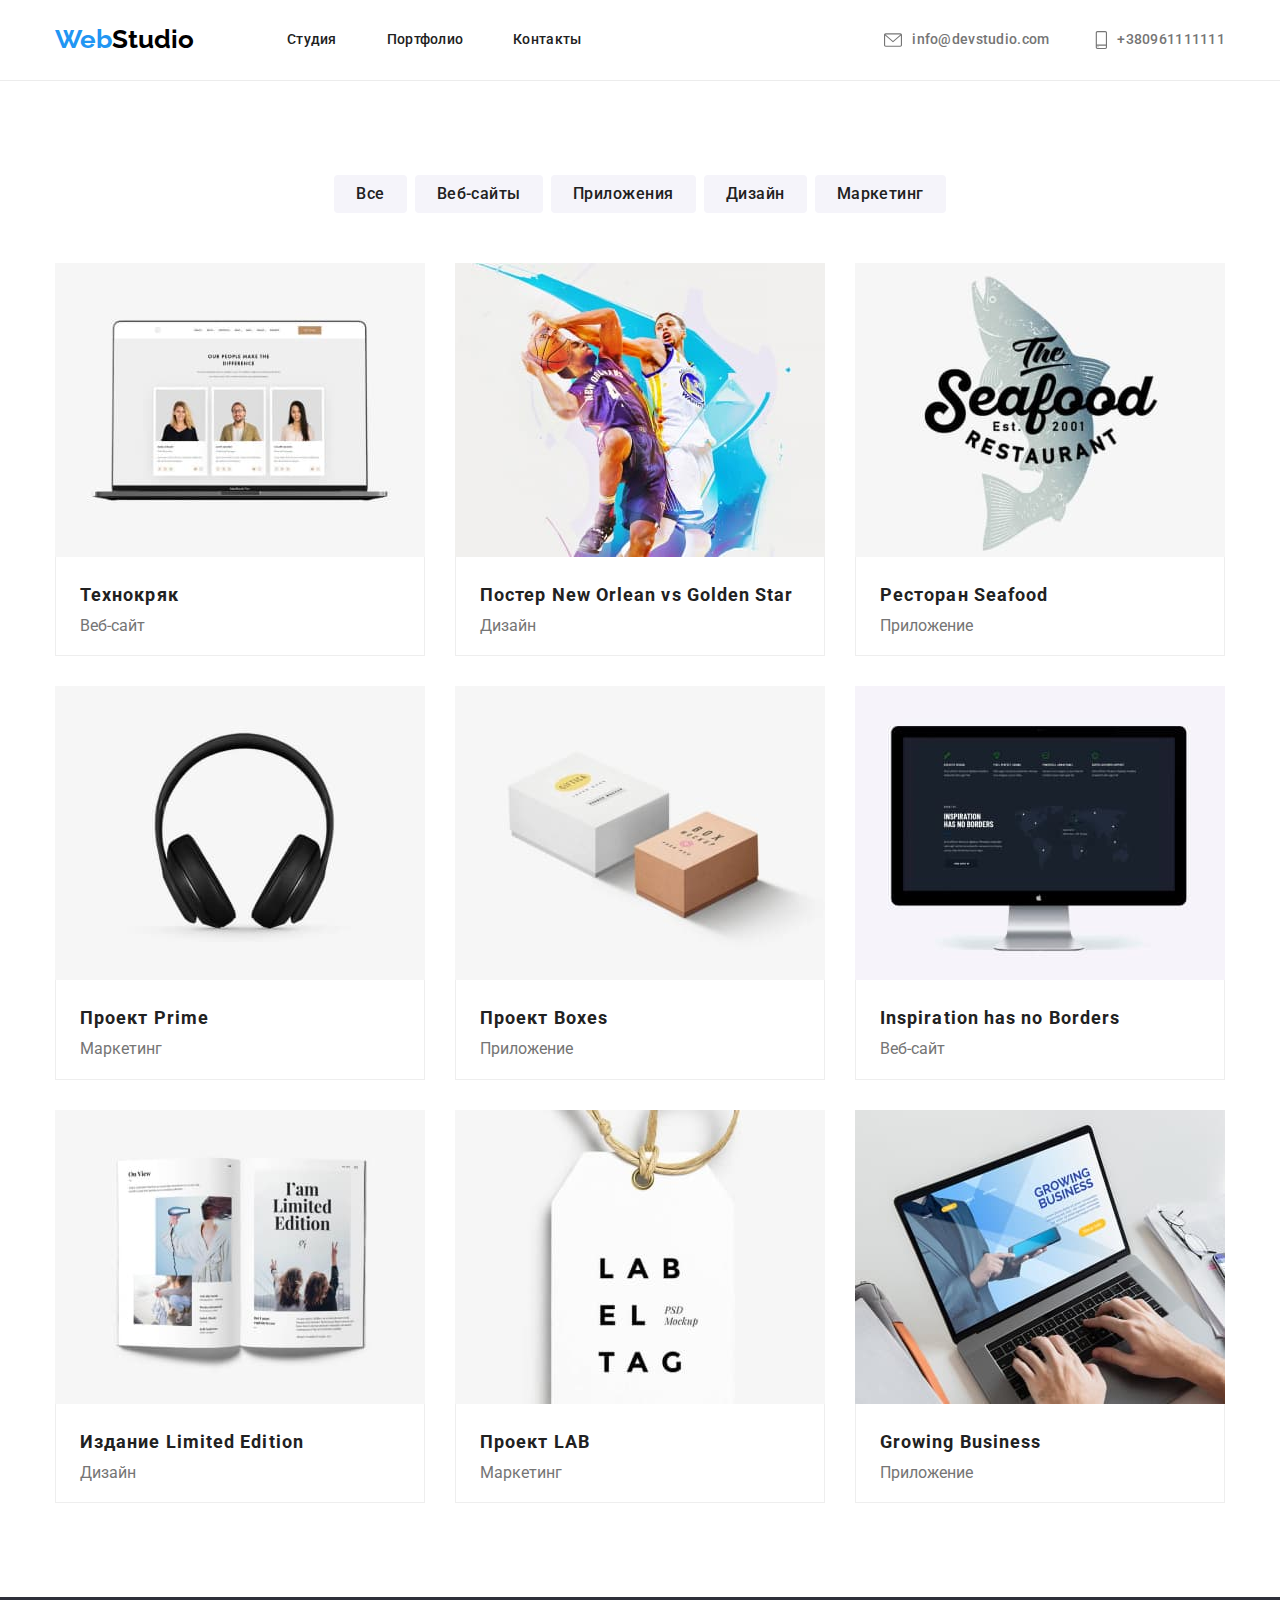
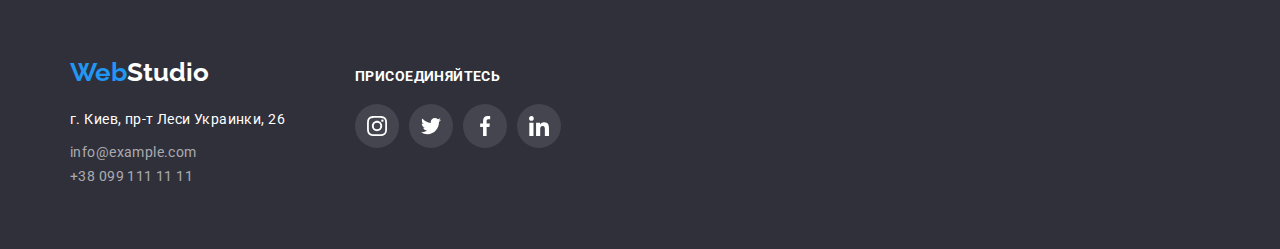
==== portfolio.html @ d6c4748f "hw5 start" ====
<!DOCTYPE html>
<html lang="ru">
<head>
    <meta charset="UTF-8">
    <meta name="viewport" content="width=device-width, initial-scale=1.0">
    <title>Портфолио</title>
    <link rel="stylesheet" href="./css/modern-normalize.css">
<link rel="preconnect" href="https://fonts.gstatic.com">
<link href="https://fonts.googleapis.com/css2?family=Raleway:wght@700&family=Roboto:wght@400;500;700;900&display=swap"
    rel="stylesheet">
    <link rel="stylesheet" href="./css/style.css">
</head>
<body>
    <header>
        <!-- CONTAINER -->
    
        <div class="container">
    
            <!-- Navigation -->
    
            <nav class="nav">
                <a href="" class="nav-a">Web<span class="nav-span">Studio</span></a>
                <ul class="site-nav list">
                    <li class="item"><a href="./index.html" class="link">Студия</a></li>
                    <li class="item"><a href="" class="link">Портфолио</a></li>
                    <li class="item"><a href="" class="link">Контакты</a></li>
                </ul>
    
                <ul class="auth-nav list">
                    <li>
                        <a href="mailto:info@devstudio.com" class="link">
                            <svg class="icon-envelop">
                                <use href="./images/sprite.svg#icon-envelope-hover"></use>
                            </svg>
                            info@devstudio.com</a>
                    </li>
                    <li><a href="tel:+380961111111" class="link">
                            <svg class="icon-smartphone">
                                <use href="./images/sprite.svg#icon-smartphone"></use>
                            </svg>
                            +380961111111</a>
                    </li>
                </ul>
            </nav>
        </div>
    
    </header>
    <main>
        
        <section class="card-button">
             
        <div class="container">


            <ul class="button-list">
                <li class="item-button">
                    <button type="button" class="filtr-button">Все</button>

                </li>
                <li class="item-button">
                    <button type="button" class="filtr-button">Веб-сайты</button>

                </li>
                <li class="item-button"><button type="button" class="filtr-button">Приложения</button>


                </li>
                <li class="item-button">
                    <button type="button" class="filtr-button">Дизайн</button>

                </li>
                <li class="item-button">
                    <button type="button" class="filtr-button">Маркетинг</button>

                </li>
            </ul>

            


         

            <!-- Карточки -->


            
            <ul class="card-set">
                <li class="item-card">
                    <article class="card">
                        <div class="card-tumb">
                    <img src="./images/img1.jpg" alt="ноутбук" width="370">
                        </div>
                        <div class="card-content">
                    <h2 class="title-cards">Технокряк</h2>
                    <p class="text-cards">Веб-сайт</p>
                        </div>
                    </article>
                </li>

                <li class="item-card">
                    <article class="card">
                        <div class="card-tumb">
                    <img src="./images/img2.jpg" alt="баскетбол" width="370">
                        </div>
                        <div class="card-content">
                    <h2 class="title-cards">Постер New Orlean vs Golden Star</h2>
                    <p class="text-cards">Дизайн</p>
                        </div>
                    </article>
                </li>

                <li class="item-card">
                    <article class="card">
                        <div class="card-tumb">
                    <img src="./images/img3.jpg" alt="рыба" width="370">
                        </div>
                        <div class="card-content">
                    <h2 class="title-cards">Ресторан Seafood</h2>
                    <p class="text-cards">Приложение</p>
                        </div>
                    </article>
                </li>

                <li class="item-card">
                    <article class="card">
                        <div class="card-tumb">
                    <img src="./images/img4.jpg" alt="наушники" width="370">
                        </div>
                        <div class="card-content">
                    <h2 class="title-cards">Проект Prime</h2>
                    <p class="text-cards">Маркетинг</p>
                        </div>
                    </article>

                </li>

                <li class="item-card">
                    <article class="card">
                        <div class="card-tumb">
                    <img src="./images/img5.jpg" alt="коробочки" width="370">
                        </div>
                        <div class="card-content">
                    <h2 class="title-cards">Проект Boxes</h2>
                    <p class="text-cards">Приложение</p>
                        </div>
                    </article>
                    </li>

                <li class="item-card">
                    <article class="card">
                        <div class="card-tumb">
                    <img src="./images/img6.jpg" alt="монитор" width="370">
                        </div>
                        <div class="card-content">
                    <h2 class="title-cards">Inspiration has no Borders</h2>
                    <p class="text-cards">Веб-сайт</p>
                        </div>
                    </article>
                </li>

                <li class="item-card">
                    <article class="card">
                        <div class="card-tumb">
                    <img src="./images/img7.jpg" alt="книга" width="370">
                        </div>
                        <div class="card-content">
                    <h2 class="title-cards">Издание Limited Edition</h2>
                    <p class="text-cards">Дизайн</p>
                        </div>
                    </article>
                </li>

                <li class="item-card">
                    <article class="card">
                        <div class="card-tumb">
                    <img src="./images/img8.jpg" alt="этикетка" width="370">
                        </div>
                        <div class="card-content">
                    <h2 class="title-cards">Проект LAB</h2>
                    <p class="text-cards">Маркетинг</p>
                        </div>
                    </article>
                </li>

                <li class="item-card">
                    <article class="card">
                        <div class="card-tumb">
                    <img src="./images/img9.jpg" alt="руки печатают" width="370">
                        </div>
                        <div class="card-content">
                    <h2 class="title-cards">Growing Business</h2>
                    <p class="text-cards">Приложение</p>
                        </div>
                    </article>
                </li>

            </ul>

        </div>
            
        </section>
        

    </main>

    
    <footer class="futer-nav">
    
    
        <div class="container">
            <div class="footer-section">
                <section class="footer-first">
    
                    <div class="futer-logo">
                        <a href="" class="futer-a">Web<span class="futer-span">Studio</span></a>
                    </div>
    
                    <address>
    
                        <p class="futer-address">г. Киев, пр-т Леси Украинки, 26</p>
    
                        <ul class="futer-list">
                            <li>
                                <a href="mailto:info@example.com" class="link">info@example.com</a>
                            </li>
                            <li>
                                <a href="tel:+380991111111" class="link">+38 099 111 11 11</a>
                            </li>
                        </ul>
                    </address>
                </section>
                <section class="footer-second">
    
                    <div footer-social>
    
                        <p class="footer-text">ПРИСОЕДИНЯЙТЕСЬ</p>
    
    
                        <ul class="social-footer">
                            <li class="footer-items">
                                <a class="footer-link" href="#">
                                    <svg class="footer-icons">
                                        <use href="./images/sprite.svg#icon-instagram-2"></use>
                                    </svg>
                                </a>
                            </li>
                            <li class="footer-items">
                                <a class="footer-link" href="#">
                                    <svg class="footer-icons">
                                        <use href="./images/sprite.svg#icon-twitter-1"></use>
                                    </svg>
                                </a>
                            </li>
                            <li class="footer-items">
                                <a class="footer-link" href="#">
                                    <svg class="footer-icons">
                                        <use href="./images/sprite.svg#icon-facebook-1"></use>
                                    </svg>
                                </a>
                            </li>
                            <li class="footer-items">
                                <a class="footer-link" href="#">
                                    <svg class="footer-icons">
                                        <use href="./images/sprite.svg#icon-linkedin-1"></use>
                                    </svg>
                                </a>
                            </li>
                        </ul>
                    </div>
                </section>
            </div>
    
    
        </div>
    
    </footer>
   
    
</body>
</html>
---- css/style.css ----
:root {
  --white-text: rgba(255,255,255,1);
  --white-text-op: rgba(255, 255, 255, 0.6);


  --black-text: rgba(33, 33, 33, 1);
  --black-text-logo: rgba(0, 0, 0, 1);
  --black-background: rgba(47, 48, 58, 1);


  
  --blue-text: rgba(33, 150, 243, 1);


  --grey-text: rgba(117, 117, 117, 1);
  --grey-background: rgba(245, 244, 250, 1);


  --card-set-gap: 30px;

  --icon-color: rgba(175, 177, 184, 1);


}

html {
  box-sizing: border-box;
}

*,
*::before,
*::after {
  box-sizing: inherit;
}

h1,
h2,
p {
  margin: 0;

}

p {
  color: var(--grey-text); 
  
}

ul {
  list-style: none; 
}

body {
  font-family: Roboto, sans-serif;

}

img {
  display: block;
  max-width: 100%;
}

header {
  border-bottom: 1px solid rgba(236, 236, 236, 1);
}

/* CONTAINER */

.container {
  width: 1200px;
  padding-left: 15px;
  padding-right: 15px;
  margin-left: auto;
  margin-right: auto;

  /* border: solid red; */
}

.nav,
.site-nav,
.auth-nav  {
  display: flex;
}


.nav {
  justify-content: space-between;
  align-items: center;
  padding-top: 24px;
  padding-bottom: 25px;
  

}

.site-nav {
  padding: 0;
  margin-left: 93px;
  margin-top: 0;
  margin-bottom: 0;
}

.site-nav .item + .item {
  margin-left: 50px;
  
}

.auth-nav {
  margin-left: auto;
  margin-top: 0;
  margin-bottom: 0;
}

.auth-nav li:not(:last-child) {
  margin-right: 40px;
}

.title {
  color: var(--black-text);
}

/* Site nav */


.nav-a,
.nav-span {
  font-family: Raleway, sans-serif;
  font-style: normal;
  font-weight: bold;
  font-size: 26px;
  line-height: 1.2;
  text-decoration: none;
}

nav .link {
  font-weight: 500;
  font-size: 14px;
  line-height: 1.14;
  letter-spacing: 0.02em;

  text-decoration: none;

}

.nav-a,
.futer-a {
  color: var(--blue-text);
}

.nav-span {
  color: var(--black-text-logo);
}

.site-nav .link {
  
  color: var(--black-text);

}

.site-nav .link:hover, 
.site-nav .link:focus {
  color: var(--blue-text);
}

.auth-nav .link {
  color: var(--grey-text);

  font-weight: 500;
  font-size: 14px;
  line-height: 1.14;
  letter-spacing: 0.02em;

  text-decoration: none;


  display: flex;
  align-items: center;

}

.auth-nav .link:hover,
.auth-nav .link:focus {
  color: var(--blue-text);
}


.icon-envelop {
  width: 18px;
  height: 18px;
  
  margin-right: 10px;

  fill: currentColor;
  
}


.icon-smartphone {
  width: 18px;
  height: 18px;
  margin-right: 10px;

  fill: currentColor;
}


/* Hero */
.hero {
  max-width: 1600px;
  height: 600px;
  margin-left: auto;
  margin-right: auto;
  background-image: linear-gradient(
    to right,
    rgba(47, 48, 58, 0.4),
    rgba(47, 48, 58, 0.4)
  ),

    url("../images/Imgback.jpg");

  background-repeat: no-repeat;
  background-position: center;
  background-size: cover;

}

.hero {
  background-color: var(--black-background);
  text-align: center;
  padding-top: 200px;
  padding-bottom: 200px;
}

.hero .hero-title {
  margin: 0;
  padding-top: 0px;
  padding-bottom: 30px;


  color: var(--white-text);

  font-weight: 900;
  font-size: 44px;
  line-height: 1.36;
}

.button {

  padding: 10px 32px;

  margin-bottom: 0px;


  color: var(--white-text);
  background-color: var(--blue-text);

  font-family: Roboto, sans-serif;
  font-style: normal;
  font-weight: bold;
  font-size: 16px;
  line-height: 1.87;
  letter-spacing: 1.3px;

  border: none;
  border-radius: 4px;
}

.filtr-button {
  color: var(--black-text);
  background-color: var(--grey-background); 
  font-family: Roboto, sans-serif;
  font-weight: 500;
  font-size: 16px;
  line-height: 1.6;
  letter-spacing: 0.03em;
  text-align: center;
  border-radius: 4px;

  padding: 6px 22px;
  border: none;

}

.filtr-button:hover,
.filtr-button:focus {
  color: var(--white-text);
  background-color: var(--blue-text);
  box-shadow: 0px 3px 1px rgba(0, 0, 0, 0.1), 0px 1px 2px rgba(0, 0, 0, 0.08), 0px 2px 2px rgba(0, 0, 0, 0.12);
  border-radius: 4px;
}

/* Advantages */

.advantages {
  padding-top: 94px;
  padding-bottom: 94px;
}


.advantages-list {
  display: flex;
  flex-wrap: wrap;
  padding: 0;
  margin-top: 0;
  margin-bottom: 0;
  
  justify-content: space-between;
}

.advantages-list .item {
  width: 270px;

  
}

.advantages-list  .item:not(:last-child) {

  margin-right: 30px;

}

.advantages-image {
  justify-content: center;
  align-items: center;
  width: 270px;
  height: 120px;
  margin-right: 30px;
  margin-bottom: 30px;
  
  display: flex;

  background-color: var(--grey-background);
  border-radius: 4px;
  background-repeat: no-repeat;
  background-position: center;
}

.icon-advantages {
  width: 70px;
  height: 70px;
}

/* .icon-advantages {
  width: 270px;
  height: 120px;
  background-color: var(--grey-background);
  border-radius: 4px;
 
} */

.advantages-text {
  margin: 0;
}

.advantages-title {
  margin-top: 0px;
  margin-bottom: 10px;
}

.advantages .advantages-title {
  color: var(--black-text);

  font-weight: bold;
  font-size: 14px;
  line-height: 1.14;
  letter-spacing: 0.03em;
}

.advantages-text {
  font-weight: normal;
  font-size: 14px;
  line-height: 1.71;
  letter-spacing: 0.03em;
}

/* WORK */

.work {
  padding-bottom: 94px;
}

.title-h,
.work-list {
  display: flex;
}

.work-list {
  justify-content: space-between;
  padding: 0;
  margin-top: 0 ;
  margin-bottom: 0px;
}

.work-list .item:not(:last-child) {
  margin-right: 30px;
}

.title-h {

  justify-content: center;
  margin-top: 0;
  margin-bottom: 50px;

  color: var(--black-text);

  font-weight: bold;
  font-size: 36px;
  line-height: 1.1;
  letter-spacing: 0.03em;
}

/* Team */

.team {
  background-color: var(--grey-background);
  padding-bottom: 94px;
  padding-top: 94px;
}

.title-team,
.team-list {
  display: flex;
  
}

.container .title-team {
  justify-content: center;

  margin-top: 0;
  padding-top: 0px;
  margin-bottom: 50px;

  
}

.team-list .item {
  background-color: var(--white-text);

  box-shadow: 0px 2px 1px 0px rgba(0, 0, 0, 0.2), 0px 1px 1px 0px rgba(0, 0, 0, 0.14), 0px 1px 3px 0px rgba(0, 0, 0, 0.12);
  border-radius: 0px 0px 4px 4px;
}

.team-list {
  padding-bottom: 0px;
  padding-left: 0;
  justify-content: space-between;
  margin-top: 0;
  margin-bottom: 0;
}

.team-list .item:not(:last-child){
  margin-right: 30px;
}

.team .title-team {
  color: var(--black-text);
  

  font-weight: bold;
  font-size: 36px;
  line-height: 1.1;
  letter-spacing: 0.03em;
}


.team .team-text {
  font-weight: normal;
  font-size: 16px;
  line-height: 1.19;
  letter-spacing: 0.03em;
}

.title,
.team-text {
  text-align: center;
}


.social-list {
  padding: 16px 27px 30px;
  display: flex;
}

.social-link {
  display: flex;
  width: 44px;
  height: 44px;
  border-radius: 50%;
  justify-content: center;
  align-items: center;
  margin-right: 10px;
  color: var(--icon-color);
  background-color: var(--white-text);
  fill: var(--white-text);
  
}

.social-link:hover,
.social-link:focus {
  background-color: var(--blue-text);
  color: var(--white-text);
  
}

.social-icons {

  fill: currentColor;
  
  width: 20px;
  height: 20px;
}


/* Cards */

.card-button {
  padding: 94px 0;

}

.button-list,
.card-set {
  display: flex;
}

.card-set {
  flex-wrap: wrap;
  padding: 0;
  margin: 0;

  margin-left: calc( -1 * var(--card-set-gap));
  margin-top: calc( -1 * var(--card-set-gap));
  
}

.card-tumb {
  width: 370px;
  height: 294px;
}

.card-set .item-card {

  /* outline: 1px solid teal; */

  flex-basis: calc(100% / 3 - var(--card-set-gap));

  margin-left: var(--card-set-gap);
  margin-top: var(--card-set-gap);
}

.item-card:hover,
.item-card:focus {
  box-shadow: 0px 4px 4px 0px rgba(0, 0, 0, 0.25);

}

.card-content {
  padding: 20px 24px;
  border: 1px solid rgba(238, 238, 238, 1) ;
  border-top: 0;

}

.button-list {
  margin-top: 0px;
  margin-bottom: 50px;
  justify-content: center;
  padding-left: 0;
}

.button-list .item-button:not(:last-child) {
  margin-right: 8px;
  
}


.title-cards {
  color: var(--black-text);

  font-family: Roboto, sans-serif;
  
  font-weight: bold;
  font-size: 18px;
  line-height: 2;
  letter-spacing: 0.06em;
  margin-bottom: 4px;

}

h2 .text-cards {
  font-family: Roboto, sans-serif;
  font-style: normal;
  font-weight: normal;
  font-size: 16px;
  line-height: 1.88;
  letter-spacing: 0.03em;
}

/* CLIENTS */

.clients {

  padding: 94px;

}

.title-clients {
  
  text-align: center;
  justify-content: center;
  margin-top: 0;
  margin-bottom: 50px;

  color: var(--black-text);

  font-weight: bold;
  font-size: 36px;
  line-height: 1.1;
  letter-spacing: 0.03em;
}

.clients-list {
  margin: 0;
  padding: 0;

  display: flex;
  
}

.clients-items:not(:last-child) {
  margin-right: 30px;
  
}

.clients-link {
  display: flex;
  width: 170px;
  height: 90px;
  border: 1px solid rgba(175, 177, 184, 1);
  box-sizing: border-box;
  border-radius: 4px;
  color: var(--icon-color);
  
  background-color: var(--white-text);

  justify-content: center;
  align-items: center;

}

.clients-link:hover,
.clients-link:focus {
  
  border: 1px solid var(--blue-text);
  color: var(--blue-text); 
  
}


.clients-logo-1 {
  width: 44px;
  height: 49px;
  fill: currentColor;
  
}


.clients-logo-2 {
  width: 40px;
  height: 52px;
  fill: currentColor;
}


.clients-logo-3 {
  width: 41px;
  height: 43px;
  fill: currentColor;
}


.clients-logo-4 {
  width: 80px;
  height: 75px;
  fill: currentColor;
}


.clients-logo-5 {
  width: 59px;
  height: 47px;
  fill: currentColor;
}


.clients-logo-6 {
  width: 88px;
  height: 80px;
  fill: currentColor;
}


/* Futer */

.futer-nav {
  padding-top: 60px;
  padding-bottom: 60px;
}


.futer-address {
  display: flex;
}

.futer-logo {
  
  padding-left: 15px;
}

.futer-address {
  margin-top: 20px;
  margin-bottom: 9px;
  padding-left: 15px;
}

.futer-list {
  margin-top: 0;
  margin-bottom: 0;
  padding-left: 15px;
  
}


.futer-span {
  color: var(--white-text); 

}


.futer-nav {


  background-color: var(--black-background);
}

.futer-address {
  color: var(--white-text);

  font-weight: normal;
  font-size: 14px;
  line-height: 1.7;
  letter-spacing: 0.03em;

}

.futer-nav .link {
  color: var(--white-text-op);

  font-weight: normal;
  font-size: 14px;
  line-height: 1.7;
  letter-spacing: 0.03em;

  text-decoration: none;
}

.futer-nav .link:hover,
.futer-nav .link:focus {
  color: var(--blue-text);
}

.futer-span {
  font-family: Raleway, sans-serif;
  font-style: normal;
  font-weight: bold;
  font-size: 26px;
  line-height: 1.2;
  text-decoration: none;


}

.futer-nav .futer-a {
  font-family: Raleway, sans-serif;
  font-style: normal;
  font-weight: bold;
  font-size: 26px;
  line-height: 1.2;
  text-decoration: none;
  
}

.social-footer {
  display: flex;
  margin-top: 20px;
  padding: 0;
  
}

.footer-text {
  
  font-style: normal;
  font-weight: bold;
  font-size: 14px;
  line-height: 16px;
  letter-spacing: 0.03em;
  text-transform: uppercase;

  color: #FFFFFF;

}

.footer-social {

  display: flex;
  

  width: 206px;
  height: 80px;

}

.footer-link {
  display: flex;
  width: 44px;
  height: 44px;
  border-radius: 50%;
  justify-content: center;
  align-items: center;
  margin-right: 10px;
  background-color: rgba(255, 255, 255, 0.1);

}

.footer-link:hover,
.footer-link:focus {
  background-color: var(--blue-text);
}

.footer-icons {
  width: 20px;
  height: 20px;
  fill: var(--white-text);
}

.footer-section {
  display: flex;
  align-items: baseline;
}

.footer-second {
  margin-left: 70px;
}
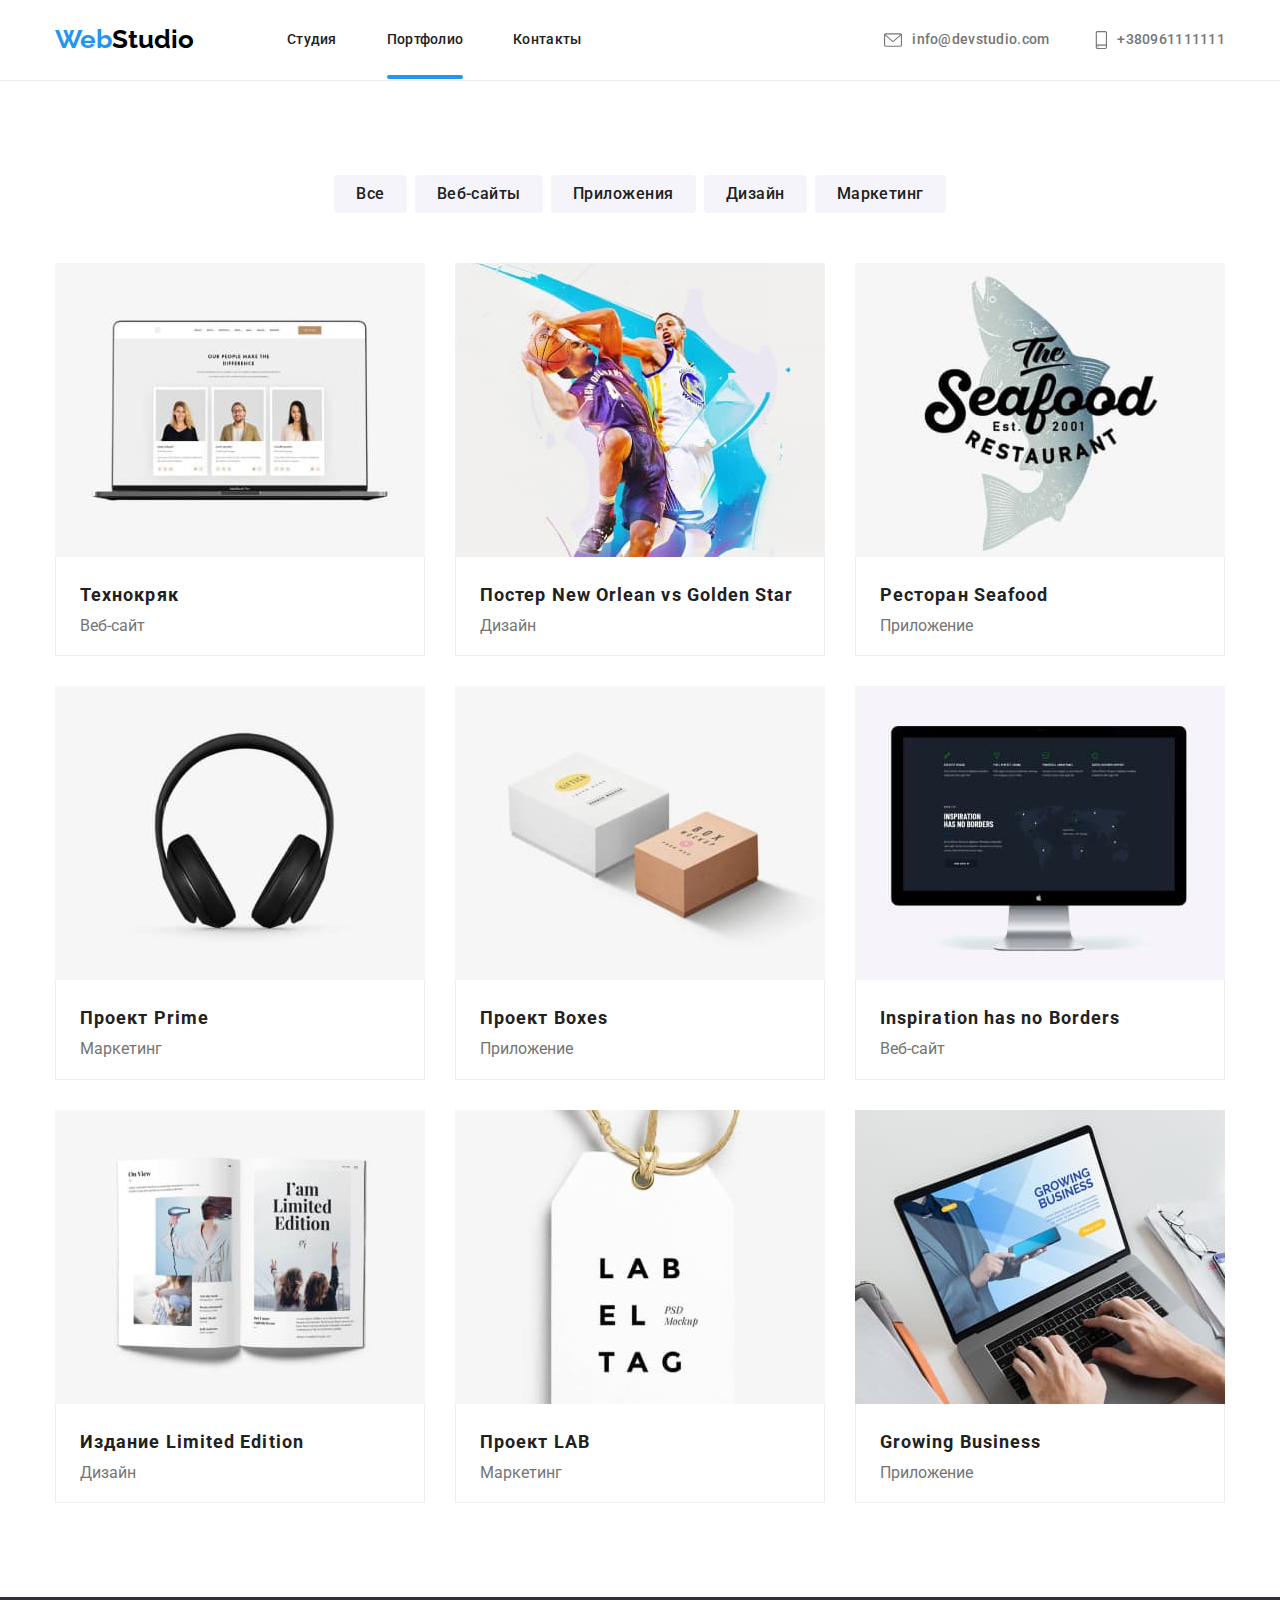
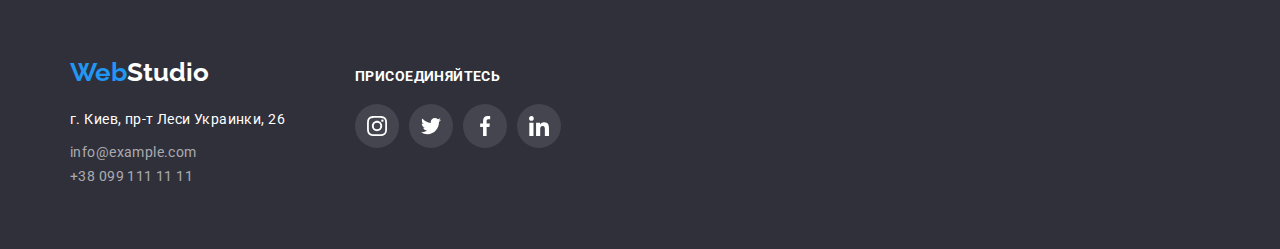
==== commit 50857de4: "hw5 day3" ====
--- a/portfolio.html
+++ b/portfolio.html
@@ -22,7 +22,7 @@
                 <a href="" class="nav-a">Web<span class="nav-span">Studio</span></a>
                 <ul class="site-nav list">
                     <li class="item"><a href="./index.html" class="link">Студия</a></li>
-                    <li class="item"><a href="" class="link">Портфолио</a></li>
+                    <li class="item"><a href="" class="link current">Портфолио</a></li>
                     <li class="item"><a href="" class="link">Контакты</a></li>
                 </ul>
     
@@ -86,21 +86,30 @@
             
             <ul class="card-set">
                 <li class="item-card">
-                    <article class="card">
+                    <a href="#" class="card">
                         <div class="card-tumb">
                     <img src="./images/img1.jpg" alt="ноутбук" width="370">
+                    <div class="hover-box">
+                        <p class="text-hover">Технокряк это современная площадка распространения коронавируса. Компании используют эту платформу для цифрового
+                        шпионажа и атак на защищённые сервера конкурентов.</p>
+                    </div>
                         </div>
                         <div class="card-content">
                     <h2 class="title-cards">Технокряк</h2>
                     <p class="text-cards">Веб-сайт</p>
                         </div>
-                    </article>
+                    </a>
                 </li>
 
                 <li class="item-card">
                     <article class="card">
                         <div class="card-tumb">
                     <img src="./images/img2.jpg" alt="баскетбол" width="370">
+                    <div class="hover-box">
+                        <p class="text-hover">Технокряк это современная площадка распространения коронавируса. Компании используют эту
+                            платформу для цифрового
+                            шпионажа и атак на защищённые сервера конкурентов.</p>
+                    </div>
                         </div>
                         <div class="card-content">
                     <h2 class="title-cards">Постер New Orlean vs Golden Star</h2>
@@ -113,6 +122,11 @@
                     <article class="card">
                         <div class="card-tumb">
                     <img src="./images/img3.jpg" alt="рыба" width="370">
+                    <div class="hover-box">
+                        <p class="text-hover">Технокряк это современная площадка распространения коронавируса. Компании используют эту
+                            платформу для цифрового
+                            шпионажа и атак на защищённые сервера конкурентов.</p>
+                    </div>
                         </div>
                         <div class="card-content">
                     <h2 class="title-cards">Ресторан Seafood</h2>
@@ -125,6 +139,11 @@
                     <article class="card">
                         <div class="card-tumb">
                     <img src="./images/img4.jpg" alt="наушники" width="370">
+                    <div class="hover-box">
+                        <p class="text-hover">Технокряк это современная площадка распространения коронавируса. Компании используют эту
+                            платформу для цифрового
+                            шпионажа и атак на защищённые сервера конкурентов.</p>
+                    </div>
                         </div>
                         <div class="card-content">
                     <h2 class="title-cards">Проект Prime</h2>
@@ -138,6 +157,11 @@
                     <article class="card">
                         <div class="card-tumb">
                     <img src="./images/img5.jpg" alt="коробочки" width="370">
+                    <div class="hover-box">
+                        <p class="text-hover">Технокряк это современная площадка распространения коронавируса. Компании используют эту
+                            платформу для цифрового
+                            шпионажа и атак на защищённые сервера конкурентов.</p>
+                    </div>
                         </div>
                         <div class="card-content">
                     <h2 class="title-cards">Проект Boxes</h2>
@@ -150,6 +174,11 @@
                     <article class="card">
                         <div class="card-tumb">
                     <img src="./images/img6.jpg" alt="монитор" width="370">
+                    <div class="hover-box">
+                        <p class="text-hover">Технокряк это современная площадка распространения коронавируса. Компании используют эту
+                            платформу для цифрового
+                            шпионажа и атак на защищённые сервера конкурентов.</p>
+                    </div>
                         </div>
                         <div class="card-content">
                     <h2 class="title-cards">Inspiration has no Borders</h2>
@@ -162,6 +191,11 @@
                     <article class="card">
                         <div class="card-tumb">
                     <img src="./images/img7.jpg" alt="книга" width="370">
+                    <div class="hover-box">
+                        <p class="text-hover">Технокряк это современная площадка распространения коронавируса. Компании используют эту
+                            платформу для цифрового
+                            шпионажа и атак на защищённые сервера конкурентов.</p>
+                    </div>
                         </div>
                         <div class="card-content">
                     <h2 class="title-cards">Издание Limited Edition</h2>
@@ -174,6 +208,11 @@
                     <article class="card">
                         <div class="card-tumb">
                     <img src="./images/img8.jpg" alt="этикетка" width="370">
+                    <div class="hover-box">
+                        <p class="text-hover">Технокряк это современная площадка распространения коронавируса. Компании используют эту
+                            платформу для цифрового
+                            шпионажа и атак на защищённые сервера конкурентов.</p>
+                    </div>
                         </div>
                         <div class="card-content">
                     <h2 class="title-cards">Проект LAB</h2>
@@ -186,6 +225,11 @@
                     <article class="card">
                         <div class="card-tumb">
                     <img src="./images/img9.jpg" alt="руки печатают" width="370">
+                    <div class="hover-box">
+                        <p class="text-hover">Технокряк это современная площадка распространения коронавируса. Компании используют эту
+                            платформу для цифрового
+                            шпионажа и атак на защищённые сервера конкурентов.</p>
+                    </div>
                         </div>
                         <div class="card-content">
                     <h2 class="title-cards">Growing Business</h2>
--- a/css/style.css
+++ b/css/style.css
@@ -10,6 +10,7 @@
 
   
   --blue-text: rgba(33, 150, 243, 1);
+  --blue-background: rgba(33, 150, 243, 0.9);
 
 
   --grey-text: rgba(117, 117, 117, 1);
@@ -19,6 +20,8 @@
   --card-set-gap: 30px;
 
   --icon-color: rgba(175, 177, 184, 1);
+
+  --timing-function: cubic-bezier(0.4, 0, 0.2, 1);
 
 
 }
@@ -150,15 +153,50 @@
 }
 
 .site-nav .link {
+  padding: 32px 0;
   
   color: var(--black-text);
 
-}
+  position: relative;
+
+  transition: opacity 250ms var(--timing-function);
+
+}
+
 
 .site-nav .link:hover, 
 .site-nav .link:focus {
   color: var(--blue-text);
-}
+
+  
+}
+
+.current::after {
+  content: "";
+  position: absolute;
+  display: block;
+  width: 100%;
+  height: 4px;
+  background-color: var(--blue-text);
+  left: 0;
+  bottom: 0;
+  border-radius: 2px;
+}
+
+/* 
+.site-nav .link:hover::after {
+  content: "";
+  position: absolute;
+  display: block;
+  width: 100%;
+  height: 4px;
+  background-color: var(--blue-text);
+  left: 0;
+  bottom: 0;
+  border-radius: 2px;
+  
+} */
+
 
 .auth-nav .link {
   color: var(--grey-text);
@@ -174,11 +212,15 @@
   display: flex;
   align-items: center;
 
+  transition: transform 250ms var(--timing-function);
+
 }
 
 .auth-nav .link:hover,
 .auth-nav .link:focus {
   color: var(--blue-text);
+
+ 
 }
 
 
@@ -277,6 +319,8 @@
   padding: 6px 22px;
   border: none;
 
+  transition: transform 250ms var(--timing-function);
+
 }
 
 .filtr-button:hover,
@@ -285,6 +329,8 @@
   background-color: var(--blue-text);
   box-shadow: 0px 3px 1px rgba(0, 0, 0, 0.1), 0px 1px 2px rgba(0, 0, 0, 0.08), 0px 2px 2px rgba(0, 0, 0, 0.12);
   border-radius: 4px;
+
+  
 }
 
 /* Advantages */
@@ -392,6 +438,30 @@
 .work-list .item:not(:last-child) {
   margin-right: 30px;
 }
+
+.item {
+  position: relative;
+}
+
+.item .overlay {
+  position: absolute;
+  width: 100%;
+  height: auto;
+  font-size: 14px;
+  line-height: 1.17;
+  letter-spacing: 00.03em;
+  text-transform: uppercase;
+  text-align: center;
+  padding-top: 27px;
+  padding-bottom: 27px;
+  bottom: 0;
+
+  font-family: Roboto, sans-serif;
+  font-weight: 700;
+  color: var(--white-text);
+  background-color: rgba(47, 48, 58, 0.8);;
+}
+
 
 .title-h {
 
@@ -491,6 +561,7 @@
   background-color: var(--white-text);
   fill: var(--white-text);
   
+  transition: transform 250ms var(--timing-function);
 }
 
 .social-link:hover,
@@ -534,6 +605,55 @@
 .card-tumb {
   width: 370px;
   height: 294px;
+  
+}
+
+.card {
+  text-decoration: none;
+}
+
+.text-hover {
+  font-family: Roboto, sans-serif;
+  font-style: normal;
+  font-weight: normal;
+  font-size: 18px;
+  line-height: 1.55;
+  letter-spacing: 0.03em;
+
+  color: var(--white-text);
+
+}
+
+.text-hover {
+  padding: 63px 24px;
+}
+
+.hover-box {
+  display: flex;
+  position: absolute;
+  top: 0;
+  left: 0;
+  width: 100%;
+  height: 100%;
+  background-color: var(--blue-background);
+  
+
+  transform: translateY(100%);
+
+  transition: transform 250ms var(--timing-function);
+}
+
+.item-card:hover .hover-box {
+  transform: translateY(0);
+
+  
+  
+
+}
+
+.card-tumb {
+  position: relative;
+  overflow: hidden;
 }
 
 .card-set .item-card {
@@ -598,7 +718,7 @@
 
 .clients {
 
-  padding: 94px;
+  padding: 94px 0px;
 
 }
 
@@ -644,6 +764,7 @@
   justify-content: center;
   align-items: center;
 
+  transition: transform 250ms var(--timing-function);
 }
 
 .clients-link:hover,
@@ -651,6 +772,8 @@
   
   border: 1px solid var(--blue-text);
   color: var(--blue-text); 
+
+  
   
 }
 
@@ -760,6 +883,8 @@
   letter-spacing: 0.03em;
 
   text-decoration: none;
+
+  transition: transform 250ms var(--timing-function);
 }
 
 .futer-nav .link:hover,
@@ -828,12 +953,15 @@
   margin-right: 10px;
   background-color: rgba(255, 255, 255, 0.1);
 
+  transition: transform 250ms var(--timing-function);
+
 }
 
 .footer-link:hover,
 .footer-link:focus {
   background-color: var(--blue-text);
 }
+  
 
 .footer-icons {
   width: 20px;
@@ -848,4 +976,71 @@
 
 .footer-second {
   margin-left: 70px;
-}+}
+
+
+/* MODAL  */
+
+.backdrop {
+  position: fixed;
+  min-width: 100%;
+  min-height: 100%;
+  left: 0px;
+  top: 0px;
+
+  background: rgba(0, 0, 0, 0.2);
+
+  opacity: 1;
+  
+  transition: opacity 250ms var(--timing-function);
+}
+
+.backdrop.is-hidden {
+  opacity: 0;
+  pointer-events: none;
+  visibility: visible;
+
+}
+
+.backdrop.is-hidden .modal {
+  transform: translate(-50%, -50%) scale(1.2);
+}
+
+.modal {
+  position: absolute;
+  width: 528px;
+  height: 581px;
+  left: 50%;
+  top: 50%;
+  transform: translate(-50%, -50%) scale(1);
+  transition: transform 250ms var(--timing-function);
+
+  background-color: var(--white-text);
+
+  box-shadow: 0px 1px 3px rgba(0, 0, 0, 0.12), 0px 1px 1px rgba(0, 0, 0, 0.14), 0px 2px 1px rgba(0, 0, 0, 0.2);
+  border-radius: 4px;
+
+}
+
+
+.box-close {
+  display: flex;
+  width: 30px;
+  height: 30px;
+  margin-left: auto;
+  justify-content: center;
+  align-items: center;
+
+  border: 1px solid;
+  border-color: rgba(0, 0, 0, 0.1);
+  border-radius: 50%;
+
+  margin-top: 12px;
+  margin-right: 5px;
+
+}
+
+.box-close:hover {
+  box-shadow: 0px 4px 4px 0px rgba(0, 0, 0, 0.25);
+}
+
